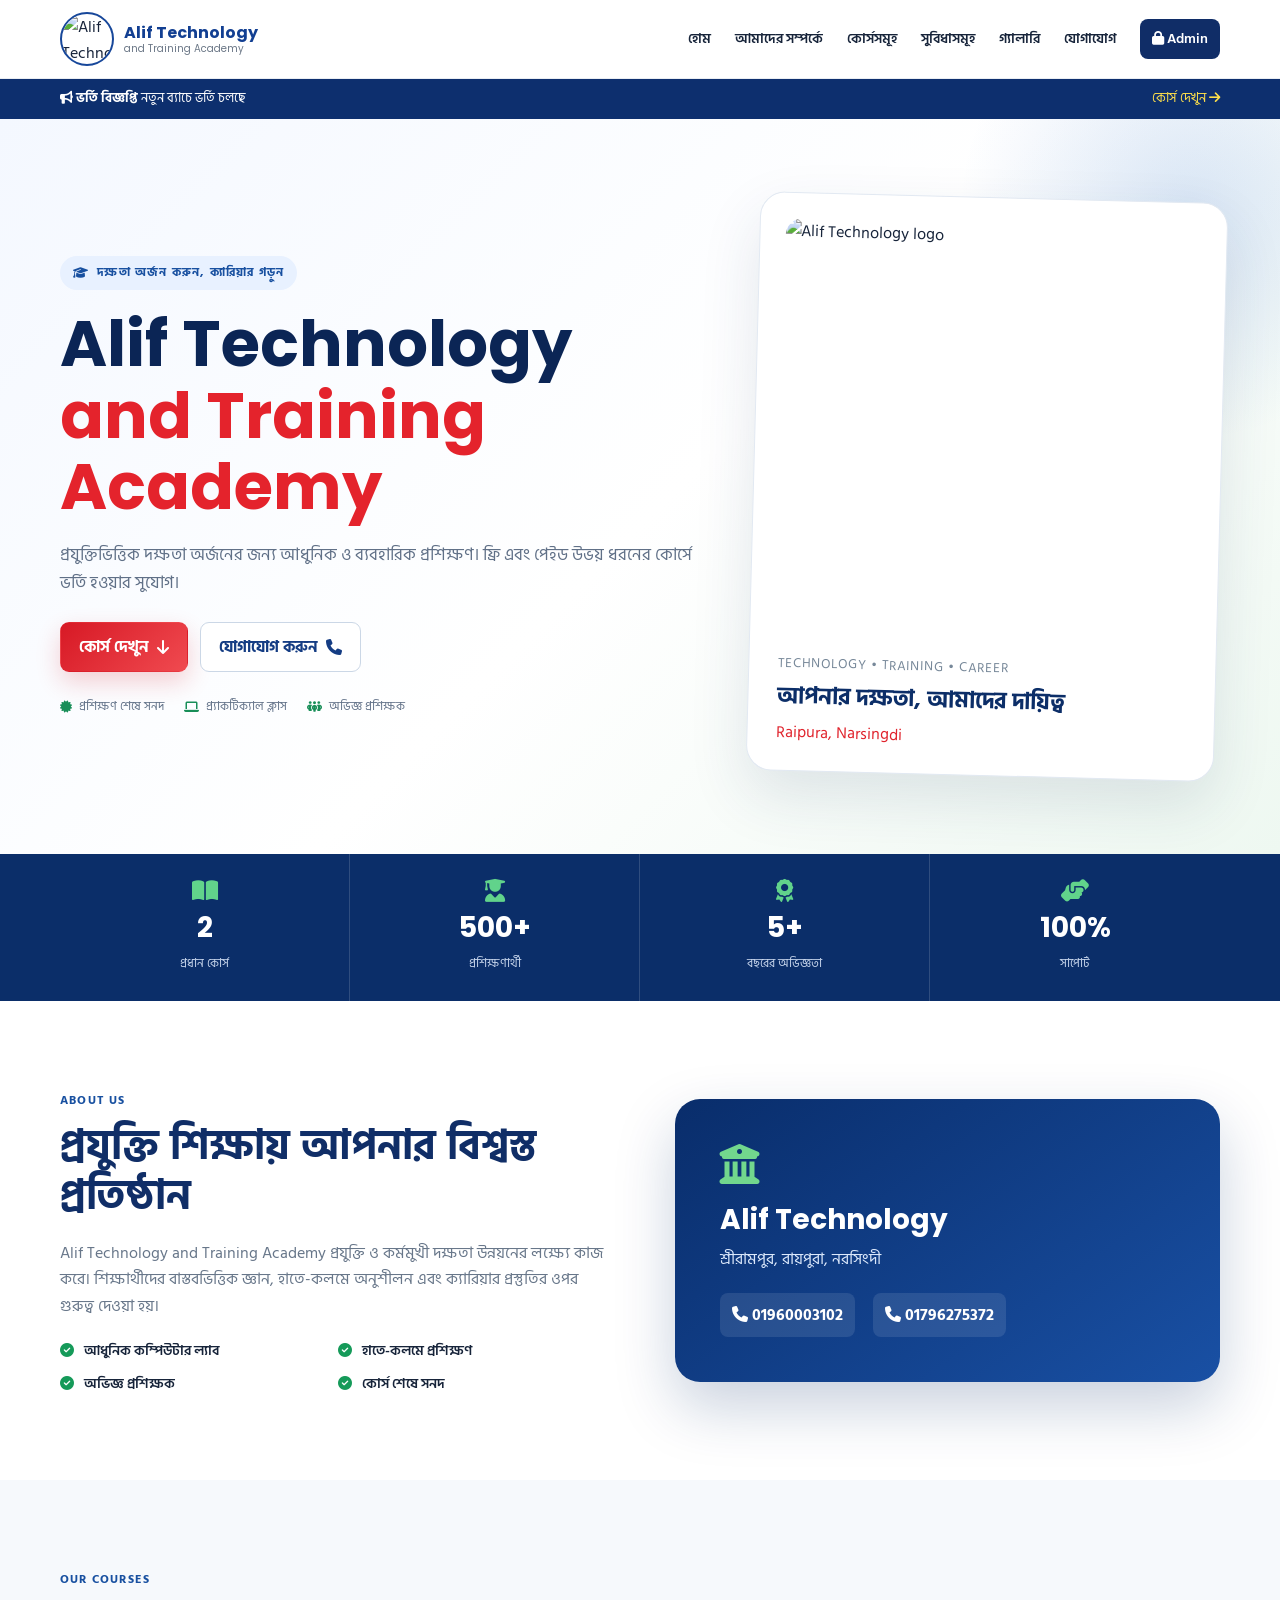
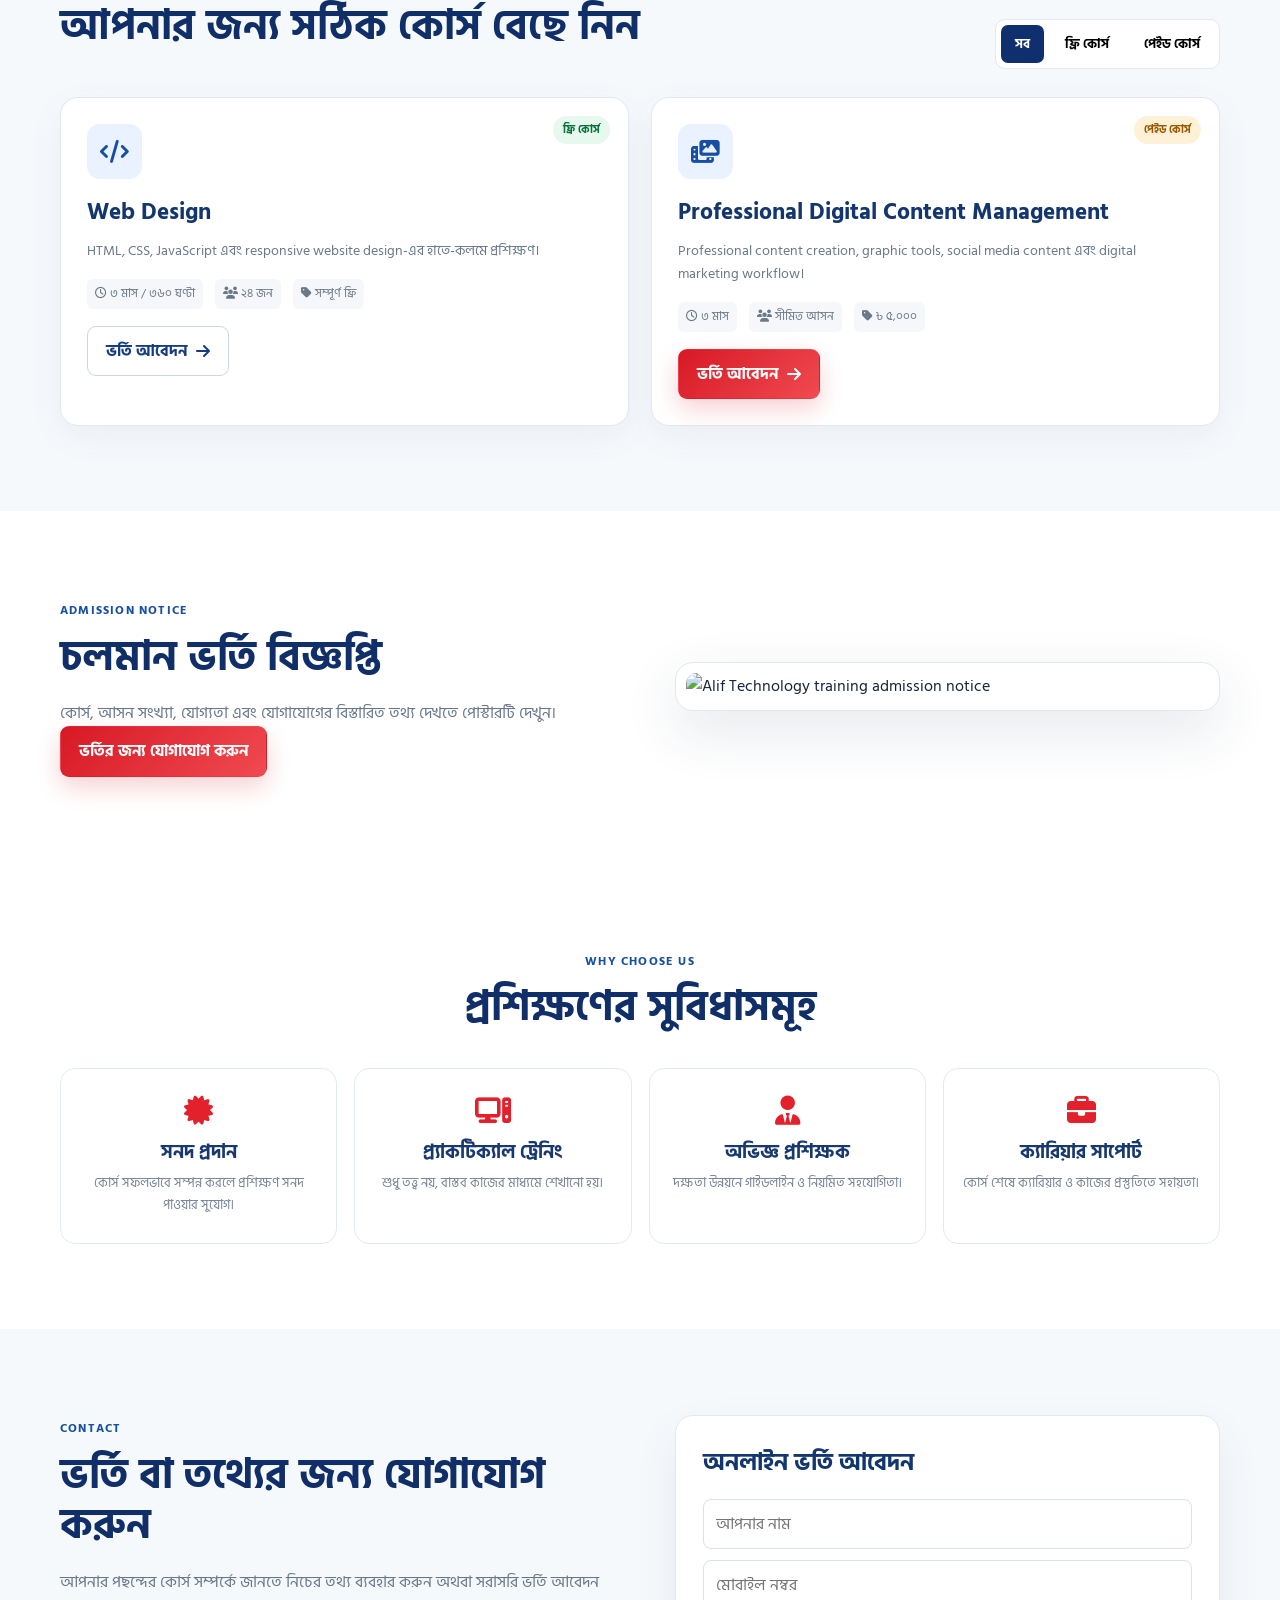
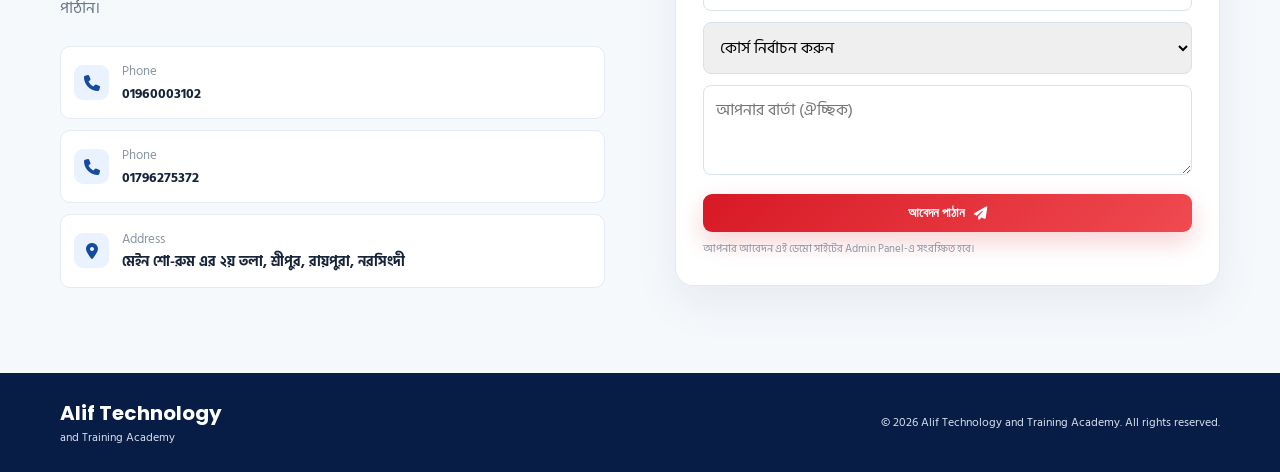
==== index.html @ d1961fcc "Add files via upload" ====
<!DOCTYPE html>
<html lang="bn">
<head>
  <meta charset="UTF-8">
  <meta name="viewport" content="width=device-width, initial-scale=1.0">
  <title>Alif Technology and Training Academy</title>
  <meta name="description" content="Alif Technology and Training Academy, Raipura, Narsingdi. Free and paid technology training courses.">
  <link rel="stylesheet" href="style.css">
  <link rel="preconnect" href="https://fonts.googleapis.com">
  <link rel="preconnect" href="https://fonts.gstatic.com" crossorigin>
  <link href="https://fonts.googleapis.com/css2?family=Hind+Siliguri:wght@400;500;600;700&family=Poppins:wght@400;500;600;700;800&display=swap" rel="stylesheet">
  <link rel="stylesheet" href="https://cdnjs.cloudflare.com/ajax/libs/font-awesome/6.5.2/css/all.min.css">
</head>
<body>
<header class="header" id="home">
  <div class="container nav">
    <a class="brand" href="#home">
      <img src="assets/logo.jpg" alt="Alif Technology and Training Academy logo">
      <span><b>Alif Technology</b><small>and Training Academy</small></span>
    </a>
    <button class="menu-btn" id="menuBtn" aria-label="Menu"><i class="fa-solid fa-bars"></i></button>
    <nav id="navLinks">
      <a href="#home">হোম</a>
      <a href="#about">আমাদের সম্পর্কে</a>
      <a href="#courses">কোর্সসমূহ</a>
      <a href="#facilities">সুবিধাসমূহ</a>
      <a href="#gallery">গ্যালারি</a>
      <a href="#contact">যোগাযোগ</a>
      <a class="admin-link" href="admin.html"><i class="fa-solid fa-lock"></i> Admin</a>
    </nav>
  </div>
</header>

<div class="notice">
  <div class="container notice-inner">
    <span><i class="fa-solid fa-bullhorn"></i> <b id="noticeTitle">ভর্তি বিজ্ঞপ্তি</b> <span id="noticeText">নতুন ব্যাচে ভর্তি চলছে</span></span>
    <a href="#courses">কোর্স দেখুন <i class="fa-solid fa-arrow-right"></i></a>
  </div>
</div>

<main>
<section class="hero">
  <div class="hero-glow"></div>
  <div class="container hero-grid">
    <div class="hero-content">
      <span class="pill"><i class="fa-solid fa-graduation-cap"></i> দক্ষতা অর্জন করুন, ক্যারিয়ার গড়ুন</span>
      <h1>Alif Technology<br><span>and Training Academy</span></h1>
      <p>প্রযুক্তিভিত্তিক দক্ষতা অর্জনের জন্য আধুনিক ও ব্যবহারিক প্রশিক্ষণ। ফ্রি এবং পেইড উভয় ধরনের কোর্সে ভর্তি হওয়ার সুযোগ।</p>
      <div class="hero-actions">
        <a class="btn primary" href="#courses">কোর্স দেখুন <i class="fa-solid fa-arrow-down"></i></a>
        <a class="btn outline" href="#contact">যোগাযোগ করুন <i class="fa-solid fa-phone"></i></a>
      </div>
      <div class="hero-mini">
        <div><i class="fa-solid fa-certificate"></i><span>প্রশিক্ষণ শেষে সনদ</span></div>
        <div><i class="fa-solid fa-laptop"></i><span>প্র্যাকটিক্যাল ক্লাস</span></div>
        <div><i class="fa-solid fa-people-group"></i><span>অভিজ্ঞ প্রশিক্ষক</span></div>
      </div>
    </div>
    <div class="hero-card">
      <div class="logo-wrap"><img src="assets/logo.jpg" alt="Alif Technology logo"></div>
      <div class="hero-card-text">
        <small>TECHNOLOGY • TRAINING • CAREER</small>
        <h3>আপনার দক্ষতা, আমাদের দায়িত্ব</h3>
        <p>Raipura, Narsingdi</p>
      </div>
    </div>
  </div>
</section>

<section class="stats">
  <div class="container stats-grid">
    <div><i class="fa-solid fa-book-open"></i><strong id="statCourses">2</strong><span>প্রধান কোর্স</span></div>
    <div><i class="fa-solid fa-user-graduate"></i><strong id="statStudents">500+</strong><span>প্রশিক্ষণার্থী</span></div>
    <div><i class="fa-solid fa-award"></i><strong id="statYears">5+</strong><span>বছরের অভিজ্ঞতা</span></div>
    <div><i class="fa-solid fa-handshake-angle"></i><strong>100%</strong><span>সাপোর্ট</span></div>
  </div>
</section>

<section class="section" id="about">
  <div class="container about-grid">
    <div>
      <span class="section-kicker">ABOUT US</span>
      <h2>প্রযুক্তি শিক্ষায় আপনার বিশ্বস্ত প্রতিষ্ঠান</h2>
      <p>Alif Technology and Training Academy প্রযুক্তি ও কর্মমুখী দক্ষতা উন্নয়নের লক্ষ্যে কাজ করে। শিক্ষার্থীদের বাস্তবভিত্তিক জ্ঞান, হাতে-কলমে অনুশীলন এবং ক্যারিয়ার প্রস্তুতির ওপর গুরুত্ব দেওয়া হয়।</p>
      <div class="check-list">
        <div><i class="fa-solid fa-circle-check"></i> আধুনিক কম্পিউটার ল্যাব</div>
        <div><i class="fa-solid fa-circle-check"></i> হাতে-কলমে প্রশিক্ষণ</div>
        <div><i class="fa-solid fa-circle-check"></i> অভিজ্ঞ প্রশিক্ষক</div>
        <div><i class="fa-solid fa-circle-check"></i> কোর্স শেষে সনদ</div>
      </div>
    </div>
    <div class="about-box">
      <i class="fa-solid fa-building-columns"></i>
      <h3>Alif Technology</h3>
      <p>শ্রীরামপুর, রায়পুরা, নরসিংদী</p>
      <div class="about-contact"><span><i class="fa-solid fa-phone"></i> <b id="phoneOne">01960003102</b></span><span><i class="fa-solid fa-phone"></i> <b id="phoneTwo">01796275372</b></span></div>
    </div>
  </div>
</section>

<section class="section courses-section" id="courses">
  <div class="container">
    <div class="section-head">
      <div><span class="section-kicker">OUR COURSES</span><h2>আপনার জন্য সঠিক কোর্স বেছে নিন</h2></div>
      <div class="course-tabs">
        <button class="tab active" data-filter="all">সব</button>
        <button class="tab" data-filter="free">ফ্রি কোর্স</button>
        <button class="tab" data-filter="paid">পেইড কোর্স</button>
      </div>
    </div>
    <div class="course-grid" id="courseGrid"></div>
  </div>
</section>

<section class="section poster-section" id="gallery">
  <div class="container poster-grid">
    <div>
      <span class="section-kicker">ADMISSION NOTICE</span>
      <h2>চলমান ভর্তি বিজ্ঞপ্তি</h2>
      <p>কোর্স, আসন সংখ্যা, যোগ্যতা এবং যোগাযোগের বিস্তারিত তথ্য দেখতে পোস্টারটি দেখুন।</p>
      <a class="btn primary" href="#contact">ভর্তির জন্য যোগাযোগ করুন</a>
    </div>
    <div class="poster-wrap"><img src="assets/training-poster.jpg" alt="Alif Technology training admission notice"></div>
  </div>
</section>

<section class="section facilities" id="facilities">
  <div class="container">
    <div class="center-head"><span class="section-kicker">WHY CHOOSE US</span><h2>প্রশিক্ষণের সুবিধাসমূহ</h2></div>
    <div class="facility-grid">
      <div class="facility"><i class="fa-solid fa-certificate"></i><h3>সনদ প্রদান</h3><p>কোর্স সফলভাবে সম্পন্ন করলে প্রশিক্ষণ সনদ পাওয়ার সুযোগ।</p></div>
      <div class="facility"><i class="fa-solid fa-computer"></i><h3>প্র্যাকটিক্যাল ট্রেনিং</h3><p>শুধু তত্ত্ব নয়, বাস্তব কাজের মাধ্যমে শেখানো হয়।</p></div>
      <div class="facility"><i class="fa-solid fa-user-tie"></i><h3>অভিজ্ঞ প্রশিক্ষক</h3><p>দক্ষতা উন্নয়নে গাইডলাইন ও নিয়মিত সহযোগিতা।</p></div>
      <div class="facility"><i class="fa-solid fa-briefcase"></i><h3>ক্যারিয়ার সাপোর্ট</h3><p>কোর্স শেষে ক্যারিয়ার ও কাজের প্রস্তুতিতে সহায়তা।</p></div>
    </div>
  </div>
</section>

<section class="section contact-section" id="contact">
  <div class="container contact-grid">
    <div>
      <span class="section-kicker">CONTACT</span>
      <h2>ভর্তি বা তথ্যের জন্য যোগাযোগ করুন</h2>
      <p>আপনার পছন্দের কোর্স সম্পর্কে জানতে নিচের তথ্য ব্যবহার করুন অথবা সরাসরি ভর্তি আবেদন পাঠান।</p>
      <div class="contact-list">
        <a id="phoneLinkOne" href="tel:01960003102"><i class="fa-solid fa-phone"></i><span><small>Phone</small><b id="contactPhoneOne">01960003102</b></span></a>
        <a id="phoneLinkTwo" href="tel:01796275372"><i class="fa-solid fa-phone"></i><span><small>Phone</small><b id="contactPhoneTwo">01796275372</b></span></a>
        <div><i class="fa-solid fa-location-dot"></i><span><small>Address</small><b id="addressText">মেইন শো-রুম এর ২য় তলা, শ্রীরামপুর, রায়পুরা, নরসিংদী</b></span></div>
      </div>
    </div>
    <form class="admission-form" id="admissionForm">
      <h3>অনলাইন ভর্তি আবেদন</h3>
      <input name="name" placeholder="আপনার নাম" required>
      <input name="phone" placeholder="মোবাইল নম্বর" required>
      <select name="course" id="courseSelect" required><option value="">কোর্স নির্বাচন করুন</option></select>
      <textarea name="message" placeholder="আপনার বার্তা (ঐচ্ছিক)"></textarea>
      <button class="btn primary" type="submit">আবেদন পাঠান <i class="fa-solid fa-paper-plane"></i></button>
      <p class="form-note">আপনার আবেদন এই ডেমো সাইটের Admin Panel-এ সংরক্ষিত হবে।</p>
    </form>
  </div>
</section>
</main>

<footer class="footer">
  <div class="container footer-grid">
    <div><div class="footer-brand">Alif Technology</div><p>and Training Academy</p></div>
    <div><p>© <span id="year"></span> Alif Technology and Training Academy. All rights reserved.</p></div>
  </div>
</footer>
<div class="toast" id="toast"></div>
<script src="script.js"></script>
</body>
</html>
---- style.css ----
*{box-sizing:border-box;margin:0;padding:0}html{scroll-behavior:smooth}body{font-family:"Hind Siliguri",sans-serif;color:#17243a;background:#fff;line-height:1.65}a{text-decoration:none;color:inherit}.container{width:min(1160px,92%);margin:auto}.header{position:sticky;top:0;z-index:50;background:rgba(255,255,255,.94);backdrop-filter:blur(15px);border-bottom:1px solid #e9edf2}.nav{height:78px;display:flex;align-items:center;justify-content:space-between}.brand{display:flex;align-items:center;gap:10px}.brand img{width:54px;height:54px;object-fit:cover;border-radius:50%;border:2px solid #17479a}.brand span{font-family:Poppins,sans-serif;line-height:1.2}.brand b{display:block;font-size:16px;color:#123f92}.brand small{display:block;font-size:10px;color:#6c7887}.nav nav{display:flex;align-items:center;gap:24px;font-size:14px;font-weight:600}.nav nav a:hover{color:#e3232b}.admin-link{padding:8px 12px;border-radius:8px;background:#102d67;color:#fff!important}.menu-btn{display:none;border:0;background:none;font-size:23px}.notice{background:#0d2f6e;color:#fff}.notice-inner{min-height:40px;display:flex;justify-content:space-between;align-items:center;font-size:13px}.notice a{color:#ffe04b}.hero{position:relative;overflow:hidden;background:linear-gradient(135deg,#f4f8ff,#fff 52%,#eef8f1);padding:78px 0}.hero-glow{position:absolute;width:480px;height:480px;border-radius:50%;right:-150px;top:-150px;background:radial-gradient(circle,rgba(35,104,207,.16),transparent 68%)}.hero-grid{display:grid;grid-template-columns:1.15fr .85fr;align-items:center;gap:60px}.pill,.section-kicker{display:inline-flex;align-items:center;gap:8px;color:#1850a0;font-size:12px;font-weight:800;letter-spacing:1.2px}.pill{background:#e8f1ff;border-radius:30px;padding:7px 13px}.hero h1{font-family:Poppins,sans-serif;font-size:clamp(38px,5vw,64px);line-height:1.12;margin:18px 0;color:#0b2555}.hero h1 span{color:#e4232c}.hero-content>p{font-size:17px;color:#607087;max-width:680px}.hero-actions{display:flex;gap:12px;margin:25px 0}.btn{display:inline-flex;justify-content:center;align-items:center;gap:9px;padding:11px 18px;border-radius:9px;font-weight:700;border:1px solid transparent}.primary{background:linear-gradient(135deg,#d71925,#f04a50);color:#fff;box-shadow:0 10px 25px rgba(215,25,37,.2)}.outline{border-color:#cbd7e6;color:#143c83;background:#fff}.hero-mini{display:flex;gap:20px;flex-wrap:wrap}.hero-mini div{display:flex;align-items:center;gap:7px;color:#607087;font-size:12px}.hero-mini i{color:#188e58}.hero-card{background:#fff;border:1px solid #e2e9f2;border-radius:25px;padding:25px;box-shadow:0 25px 60px rgba(31,60,100,.12);transform:rotate(1.5deg)}.logo-wrap{border-radius:18px;overflow:hidden;background:#fff}.logo-wrap img{display:block;width:100%;aspect-ratio:1;object-fit:cover}.hero-card-text{padding:15px 4px 0}.hero-card-text small{color:#789;letter-spacing:1px}.hero-card-text h3{font-size:23px;color:#0c2e68;margin:3px 0}.hero-card-text p{color:#e0232c}.stats{background:#0b2e69;color:#fff}.stats-grid{display:grid;grid-template-columns:repeat(4,1fr)}.stats-grid>div{padding:25px;text-align:center;border-right:1px solid rgba(255,255,255,.15)}.stats-grid>div:last-child{border:0}.stats-grid i{display:block;font-size:23px;color:#61d38b;margin-bottom:5px}.stats-grid strong{display:block;font:700 28px Poppins}.stats-grid span{font-size:12px;color:#c9d7ed}.section{padding:85px 0}.about-grid,.contact-grid,.poster-grid{display:grid;grid-template-columns:1fr 1fr;gap:70px;align-items:center}.section h2{font-size:clamp(30px,4vw,42px);line-height:1.2;color:#102e67;margin:9px 0 18px}.about-grid p,.contact-grid p,.poster-grid p{color:#68778a}.check-list{display:grid;grid-template-columns:1fr 1fr;gap:10px;margin-top:20px;font-size:14px;font-weight:600}.check-list i{color:#159a59;margin-right:7px}.about-box{background:linear-gradient(145deg,#092d6b,#1950a4);color:#fff;padding:45px;border-radius:25px;box-shadow:0 25px 60px rgba(10,46,107,.22)}.about-box>i{font-size:40px;color:#72d78d}.about-box h3{font:700 28px Poppins;margin-top:12px}.about-box p{color:#dbe8fb;margin:5px 0 20px}.about-contact{display:flex;gap:18px;flex-wrap:wrap}.about-contact span{background:rgba(255,255,255,.1);padding:9px 12px;border-radius:8px}.courses-section{background:#f6f9fc}.section-head{display:flex;justify-content:space-between;align-items:end;gap:20px;margin-bottom:28px}.course-tabs{display:flex;gap:7px;background:#fff;padding:5px;border:1px solid #e2e9f2;border-radius:10px}.tab{border:0;background:transparent;padding:8px 14px;border-radius:7px;font-family:inherit;font-weight:700;cursor:pointer}.tab.active{background:#102f6e;color:#fff}.course-grid{display:grid;grid-template-columns:repeat(2,1fr);gap:22px}.course{position:relative;background:#fff;border:1px solid #e1e8f0;border-radius:18px;padding:26px;box-shadow:0 10px 35px rgba(40,65,100,.06);transition:.25s}.course:hover{transform:translateY(-4px);box-shadow:0 20px 45px rgba(40,65,100,.11)}.course .badge{position:absolute;right:18px;top:18px;border-radius:20px;padding:5px 10px;font-size:11px;font-weight:800}.badge.free{background:#e7f8ee;color:#08743b}.badge.paid{background:#fff0d8;color:#9b5a00}.course-icon{width:55px;height:55px;display:grid;place-items:center;border-radius:13px;background:#eaf2ff;color:#164ea1;font-size:23px;margin-bottom:15px}.course h3{font-size:23px;color:#14366f;margin-bottom:7px}.course p{font-size:14px;color:#69788b}.course-meta{display:flex;gap:12px;flex-wrap:wrap;margin:17px 0;color:#6a7888;font-size:12px}.course-meta span{background:#f5f7fa;padding:5px 8px;border-radius:6px}.poster-section{background:#fff}.poster-wrap{padding:10px;background:#fff;border:1px solid #e1e7ef;border-radius:18px;box-shadow:0 20px 55px rgba(30,55,90,.12)}.poster-wrap img{width:100%;display:block;border-radius:10px}.facility-grid{display:grid;grid-template-columns:repeat(4,1fr);gap:17px;margin-top:35px}.center-head{text-align:center}.facility{text-align:center;border:1px solid #e3eaf1;border-radius:15px;padding:27px 17px;background:#fff}.facility i{font-size:29px;color:#e3212c;margin-bottom:12px}.facility h3{color:#18396f;margin-bottom:6px}.facility p{font-size:13px;color:#758396}.contact-section{background:#f6f9fc}.contact-list{display:grid;gap:11px;margin-top:25px}.contact-list>div,.contact-list>a{display:flex;align-items:center;gap:13px;background:#fff;border:1px solid #e4ebf2;padding:13px;border-radius:10px}.contact-list i{width:35px;height:35px;border-radius:9px;display:grid;place-items:center;background:#eaf2ff;color:#154b9e}.contact-list small,.contact-list b{display:block}.contact-list small{color:#8895a4}.contact-list b{font-size:14px}.admission-form{background:#fff;border:1px solid #e1e8ef;border-radius:18px;padding:27px;box-shadow:0 18px 45px rgba(35,60,90,.07)}.admission-form h3{font-size:24px;color:#12366e;margin-bottom:16px}.admission-form input,.admission-form textarea,.admission-form select{width:100%;border:1px solid #d9e1ea;border-radius:8px;padding:11px 12px;margin-bottom:11px;font:inherit;outline:0}.admission-form input:focus,.admission-form textarea:focus,.admission-form select:focus{border-color:#2259a8}.admission-form textarea{min-height:90px;resize:vertical}.admission-form .btn{width:100%;border:0;cursor:pointer}.form-note{font-size:11px!important;margin-top:8px;color:#8995a4!important}.footer{background:#071d46;color:#d6e0ef;padding:25px 0}.footer-grid{display:flex;justify-content:space-between;align-items:center;gap:20px}.footer-brand{font:700 20px Poppins;color:#fff}.footer p{font-size:12px}.toast{position:fixed;right:20px;bottom:20px;background:#102f6e;color:#fff;padding:12px 17px;border-radius:9px;transform:translateY(100px);opacity:0;transition:.25s;z-index:100}.toast.show{transform:translateY(0);opacity:1}@media(max-width:900px){.nav nav{gap:12px}.hero-grid,.about-grid,.contact-grid,.poster-grid{grid-template-columns:1fr}.hero-card{max-width:520px;margin:auto}.facility-grid{grid-template-columns:1fr 1fr}.stats-grid{grid-template-columns:1fr 1fr}.stats-grid>div:nth-child(2){border-right:0}.course-grid{grid-template-columns:1fr}}@media(max-width:700px){.menu-btn{display:block}.nav nav{display:none;position:absolute;left:4%;right:4%;top:75px;background:#fff;padding:14px;border:1px solid #e5ebf1;border-radius:12px;box-shadow:0 15px 35px rgba(0,0,0,.1);flex-direction:column;align-items:stretch}.nav nav.open{display:flex}.notice-inner{padding:7px 0;gap:10px}.section{padding:60px 0}.section-head{display:block}.course-tabs{margin-top:18px;width:max-content}.check-list{grid-template-columns:1fr}.footer-grid{display:block}.footer-grid>div:last-child{margin-top:10px}.hero{padding:55px 0}.hero h1{font-size:40px}.stats-grid strong{font-size:23px}.stats-grid>div{padding:18px 8px}.facility-grid{grid-template-columns:1fr}.poster-grid{gap:35px}}
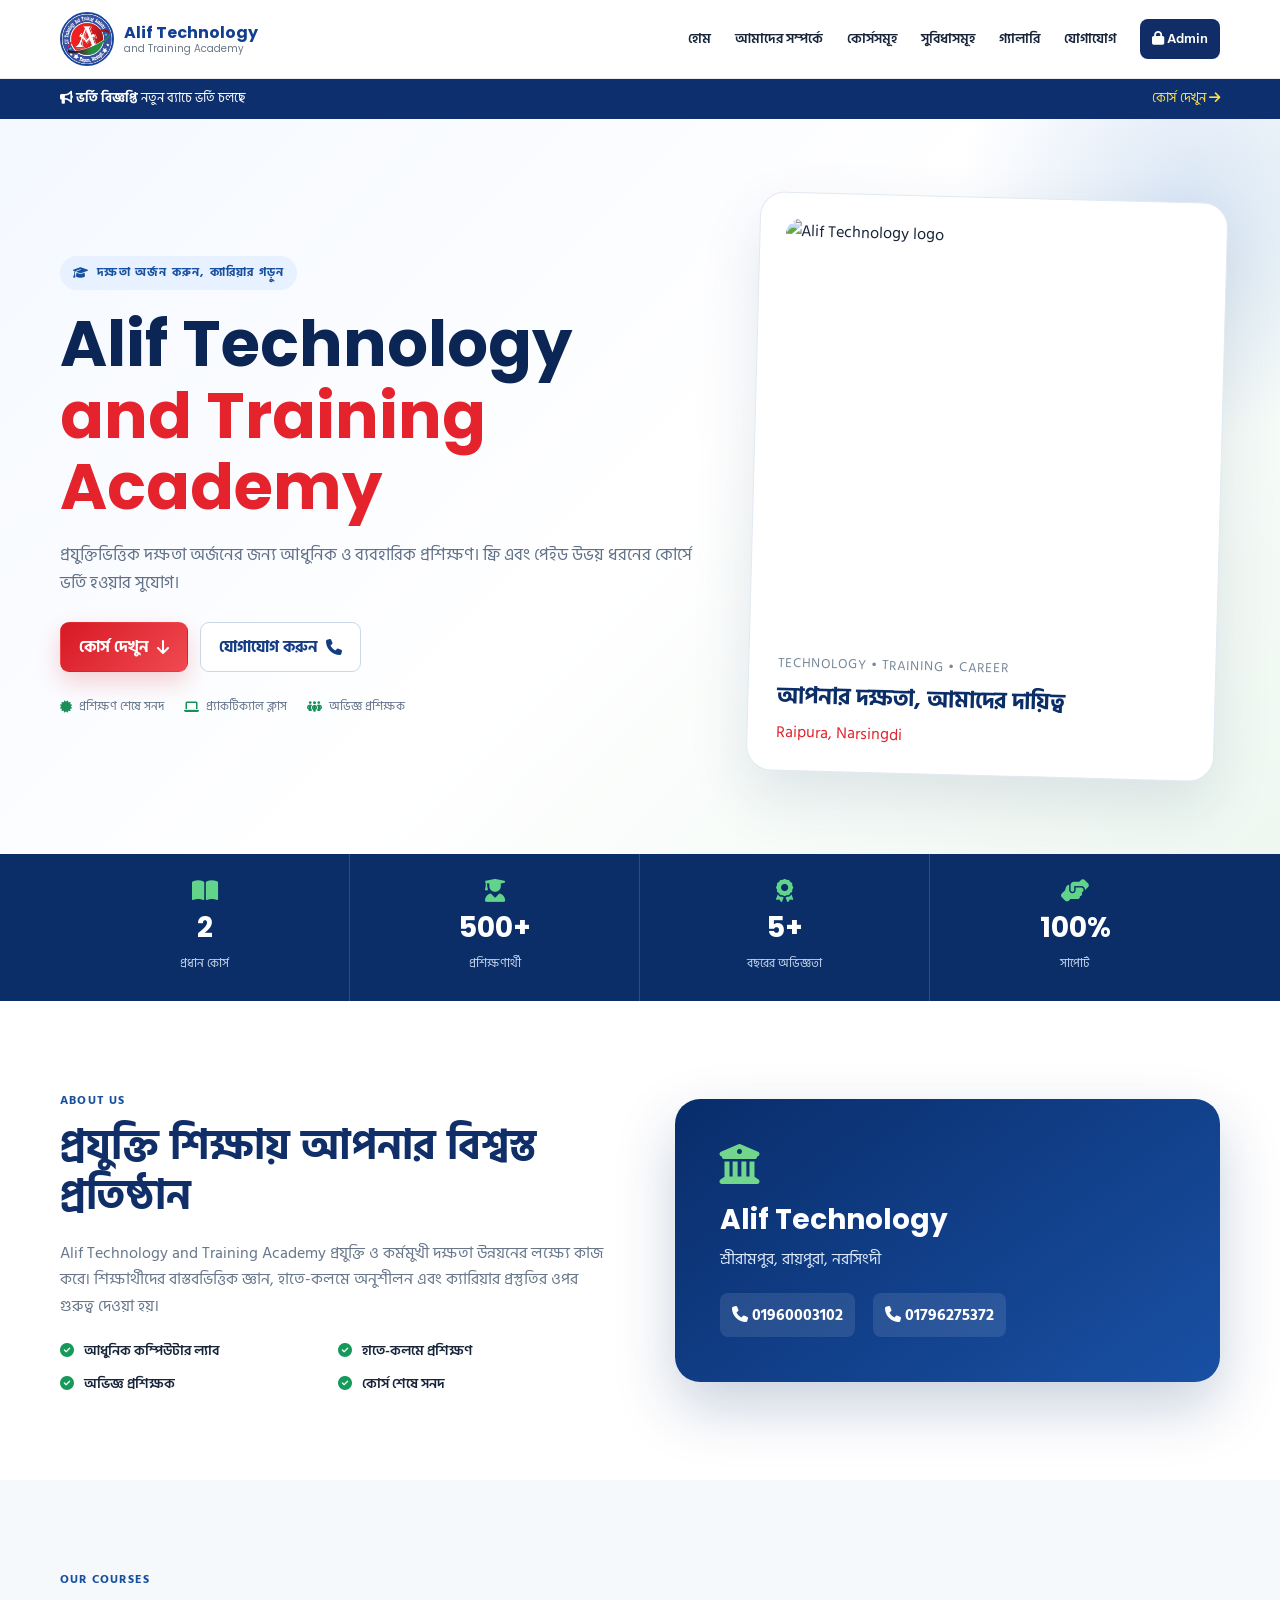
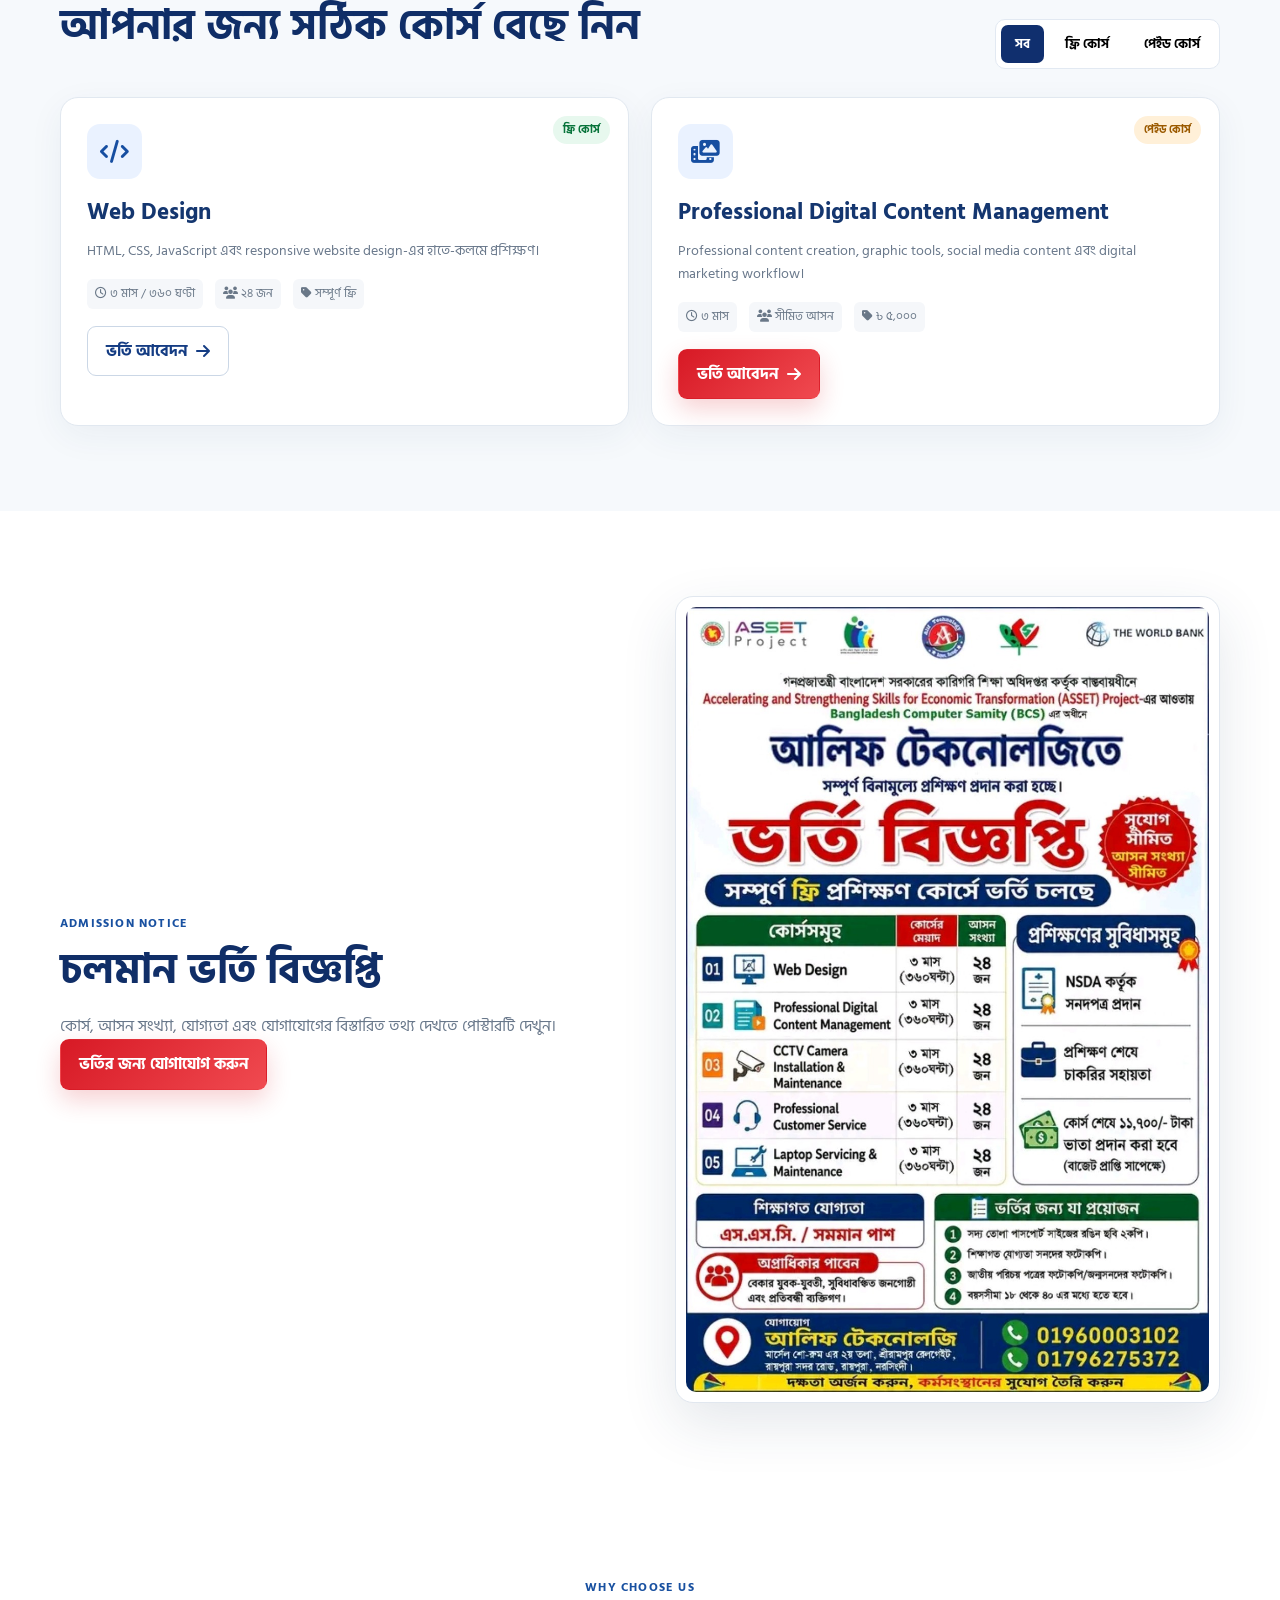
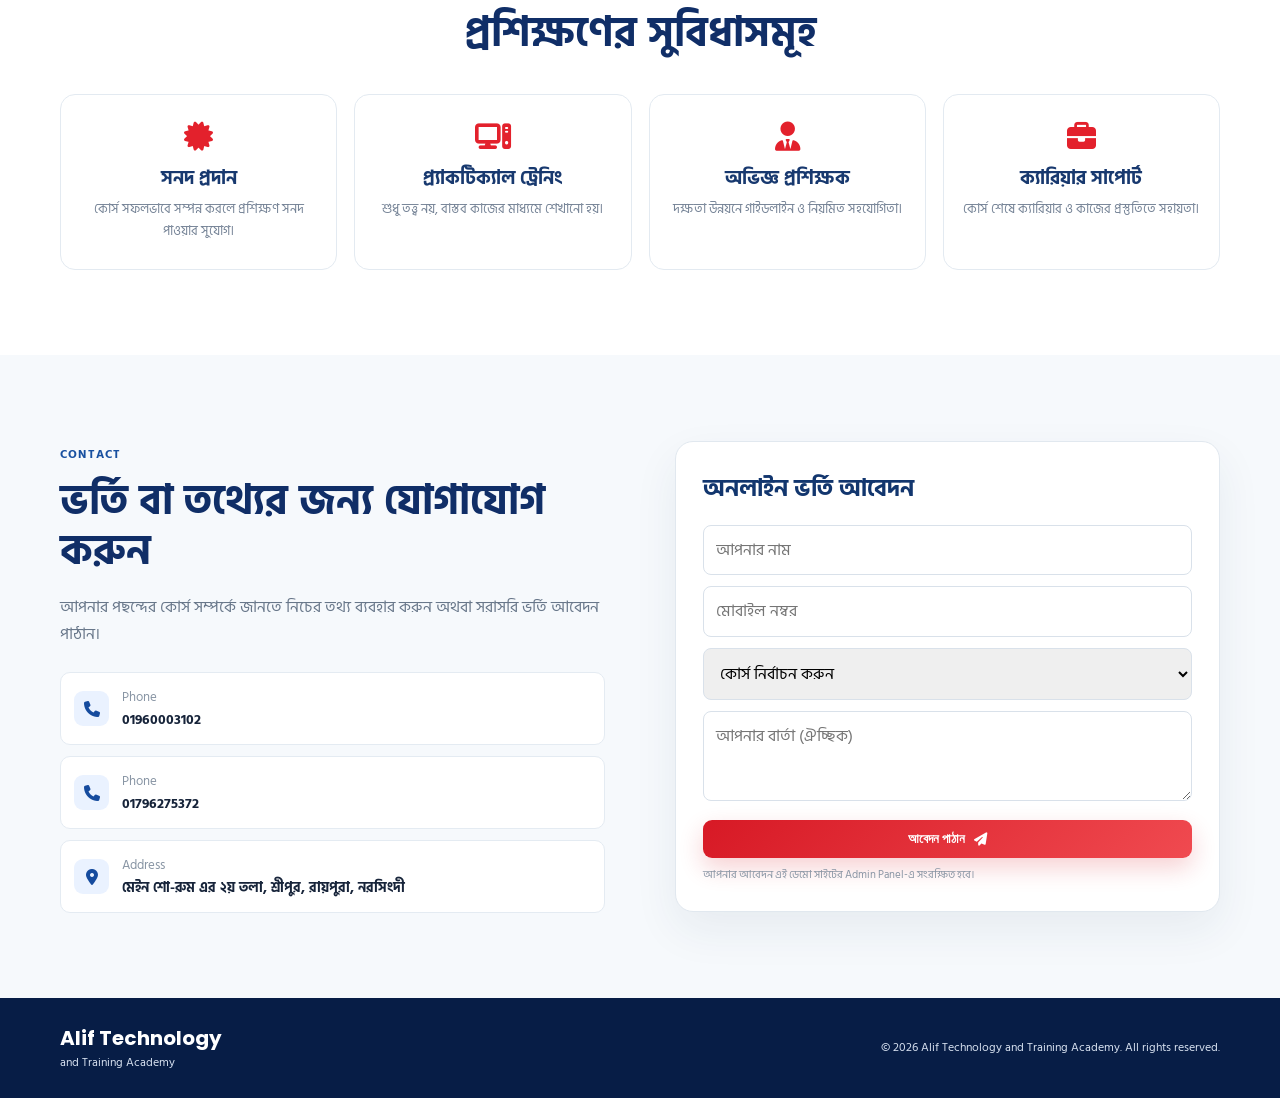
==== commit 7023dafb: "Update image paths in index.html" ====
--- a/index.html
+++ b/index.html
@@ -15,7 +15,7 @@
 <header class="header" id="home">
   <div class="container nav">
     <a class="brand" href="#home">
-      <img src="assets/logo.jpg" alt="Alif Technology and Training Academy logo">
+      <img src="logo.jpg" alt="Alif Technology and Training Academy logo">
       <span><b>Alif Technology</b><small>and Training Academy</small></span>
     </a>
     <button class="menu-btn" id="menuBtn" aria-label="Menu"><i class="fa-solid fa-bars"></i></button>
@@ -120,7 +120,7 @@
       <p>কোর্স, আসন সংখ্যা, যোগ্যতা এবং যোগাযোগের বিস্তারিত তথ্য দেখতে পোস্টারটি দেখুন।</p>
       <a class="btn primary" href="#contact">ভর্তির জন্য যোগাযোগ করুন</a>
     </div>
-    <div class="poster-wrap"><img src="assets/training-poster.jpg" alt="Alif Technology training admission notice"></div>
+    <div class="poster-wrap"><img src="training-poster.jpg" alt="Alif Technology training admission notice"></div>
   </div>
 </section>
 
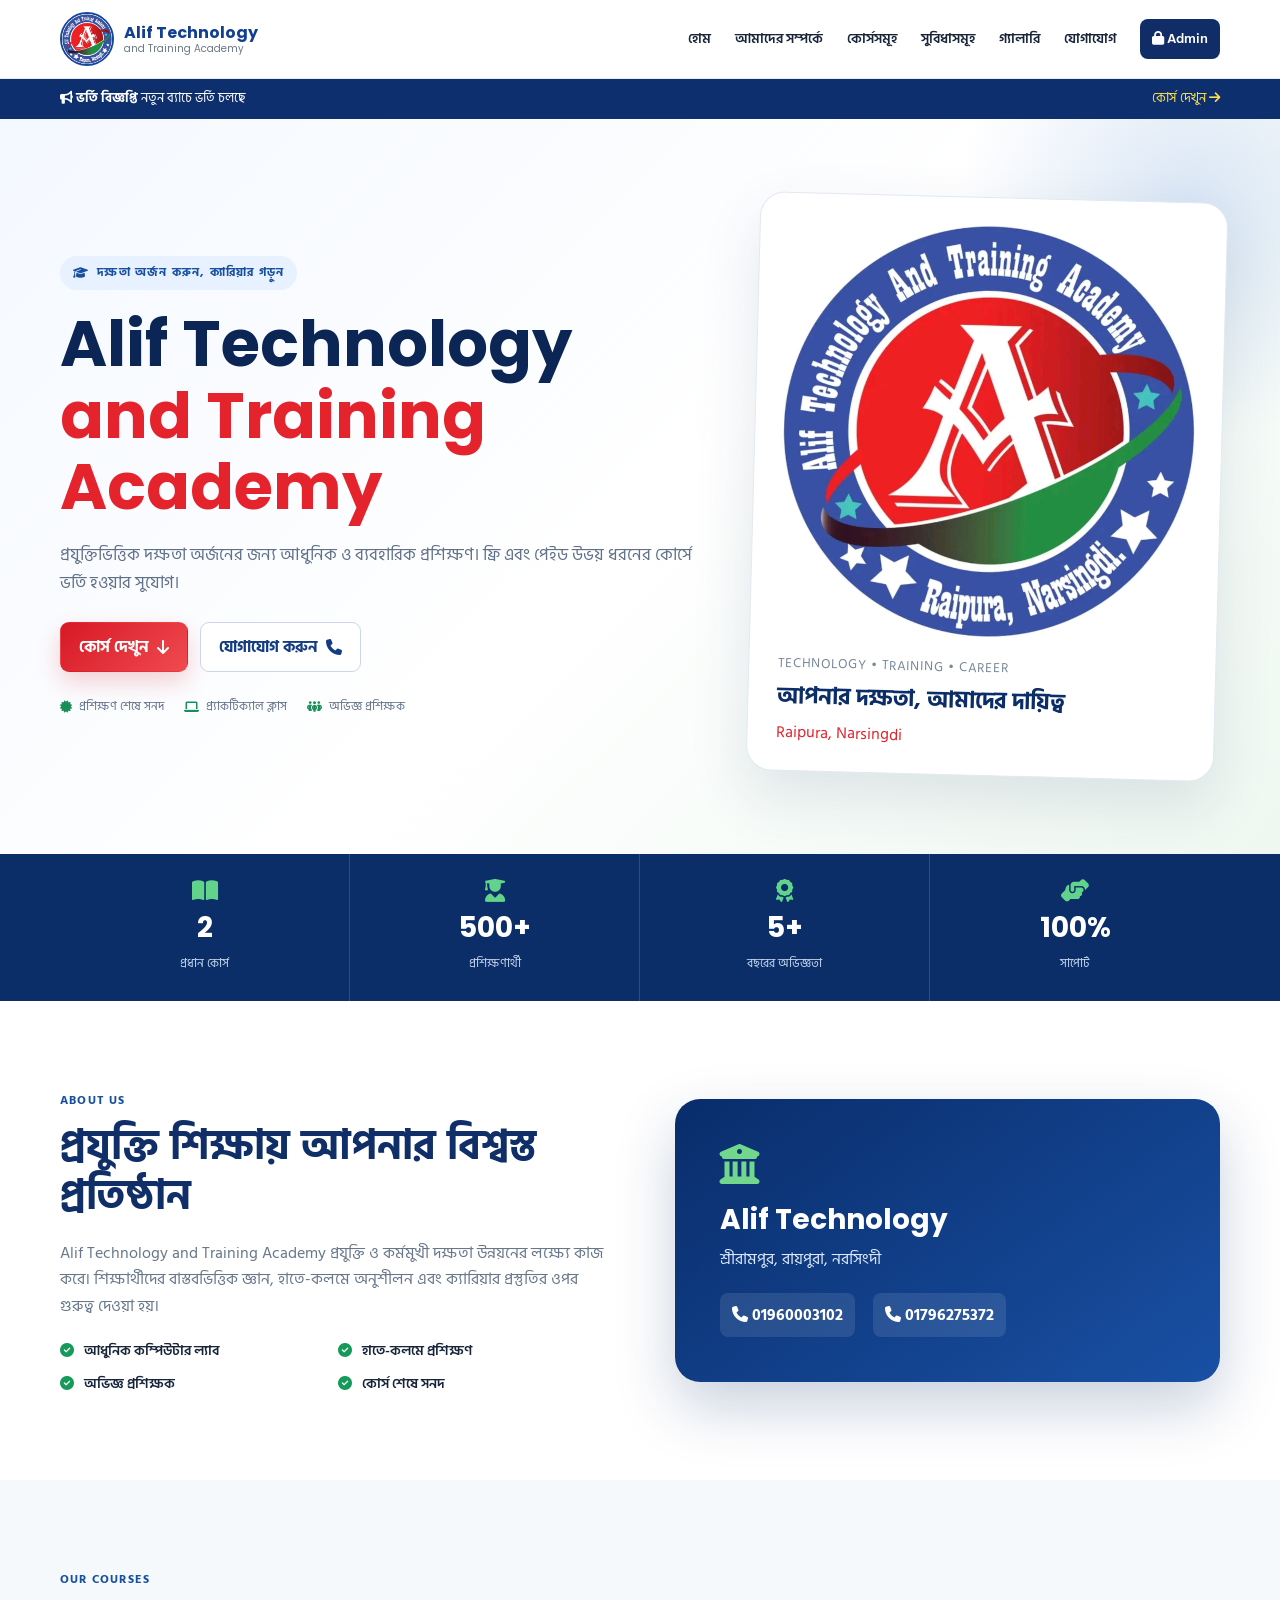
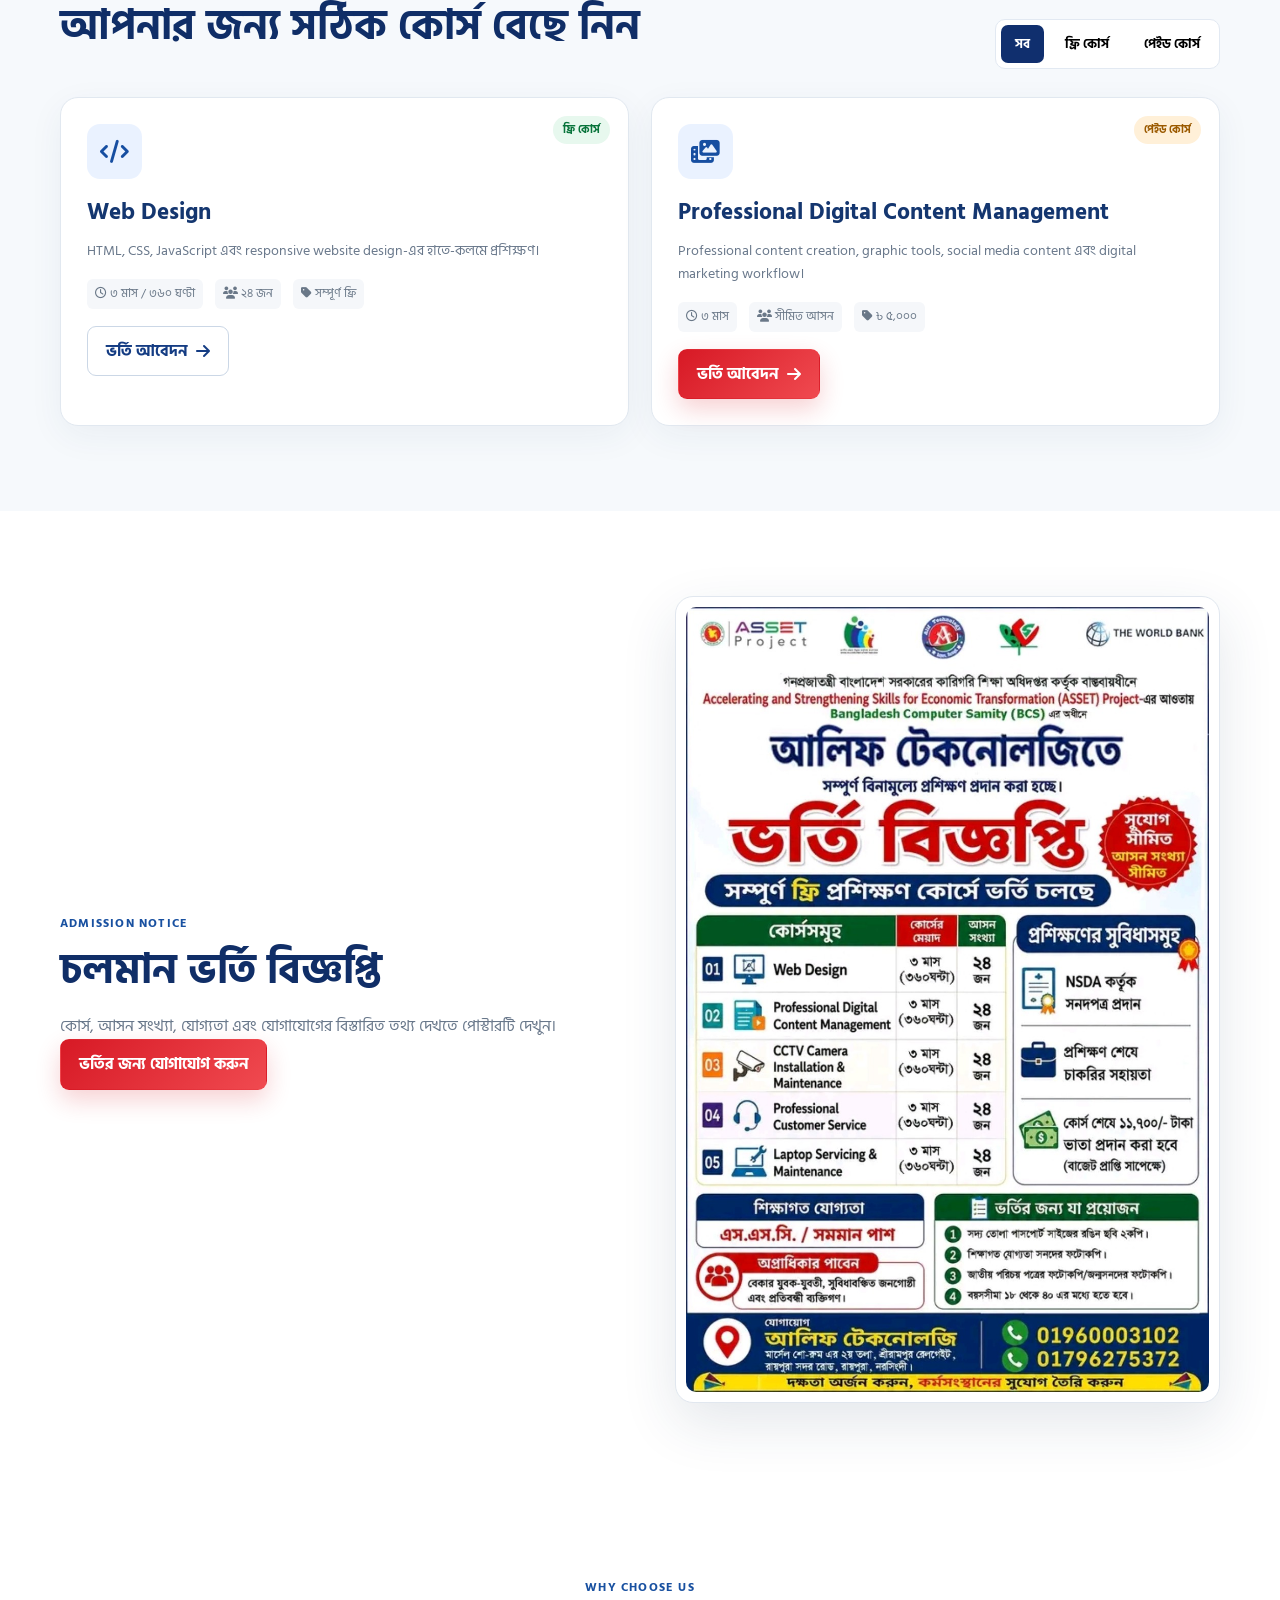
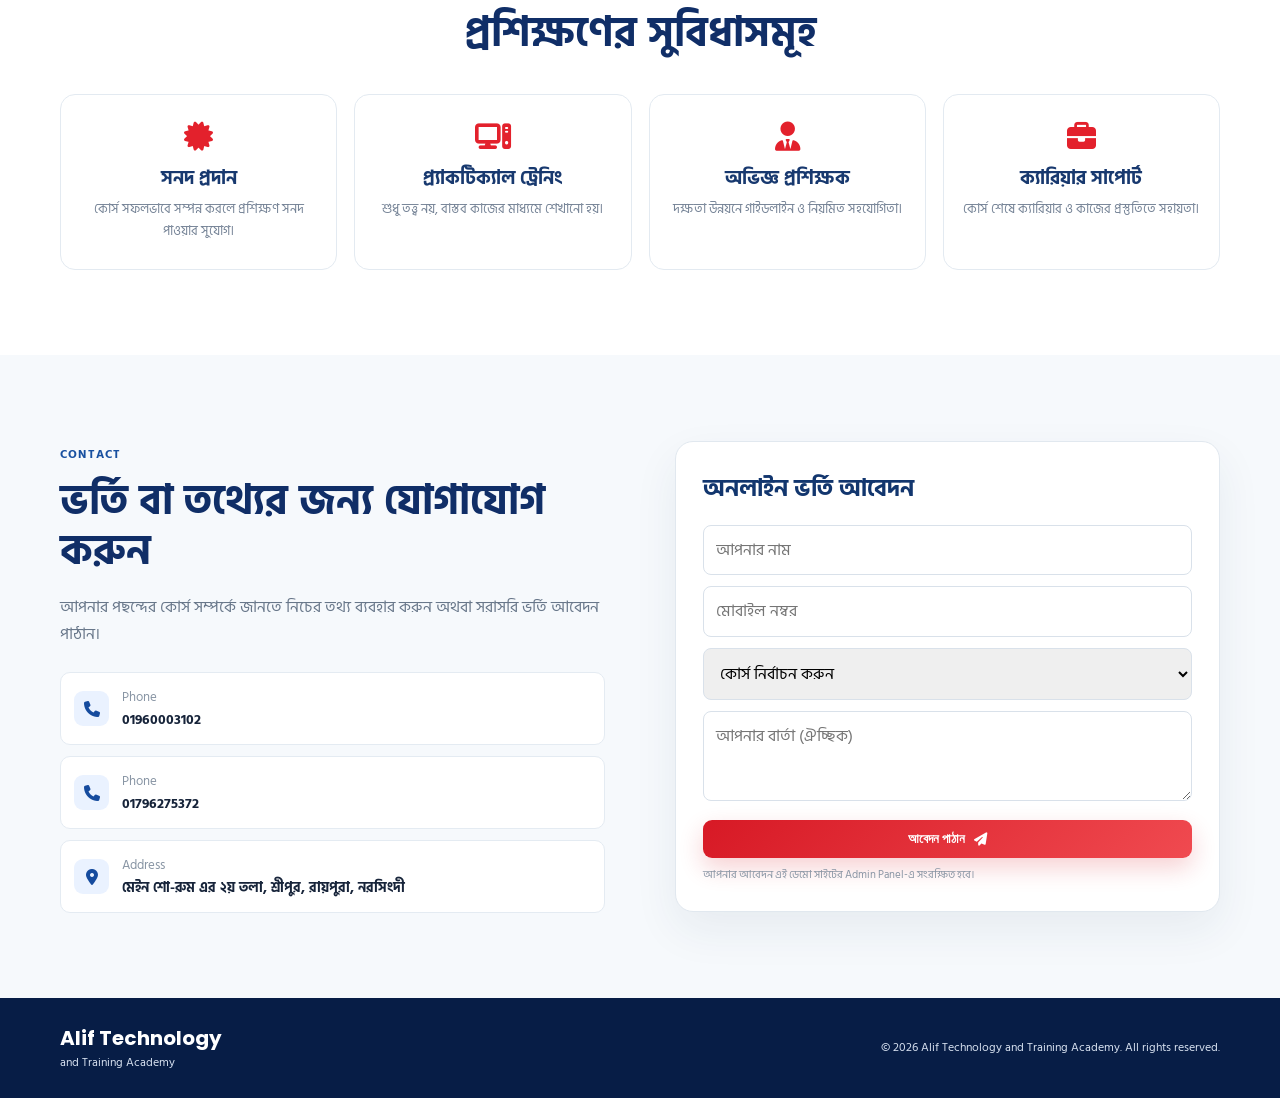
==== commit d1766bc7: "Update logo image source in index.html" ====
--- a/index.html
+++ b/index.html
@@ -57,7 +57,7 @@
       </div>
     </div>
     <div class="hero-card">
-      <div class="logo-wrap"><img src="assets/logo.jpg" alt="Alif Technology logo"></div>
+      <div class="logo-wrap"><img src="logo.jpg" alt="Alif Technology logo"></div>
       <div class="hero-card-text">
         <small>TECHNOLOGY • TRAINING • CAREER</small>
         <h3>আপনার দক্ষতা, আমাদের দায়িত্ব</h3>
